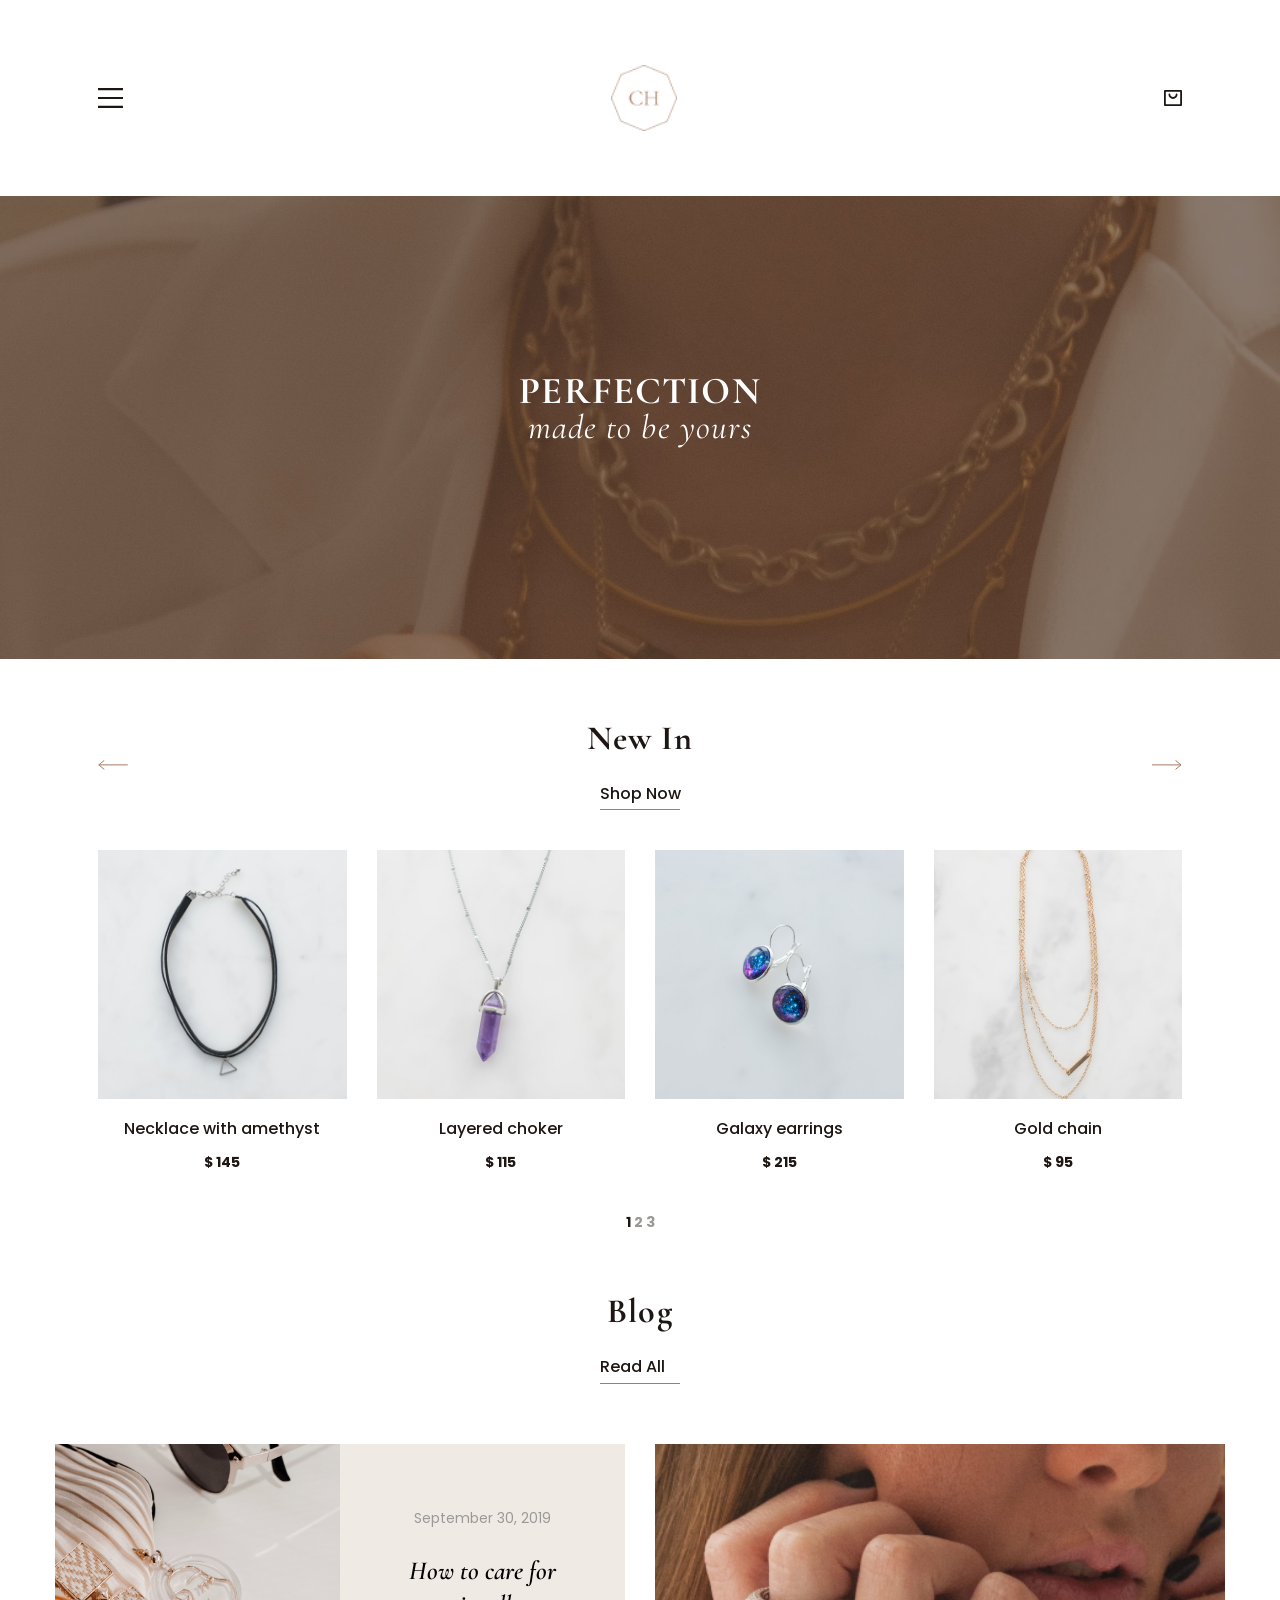
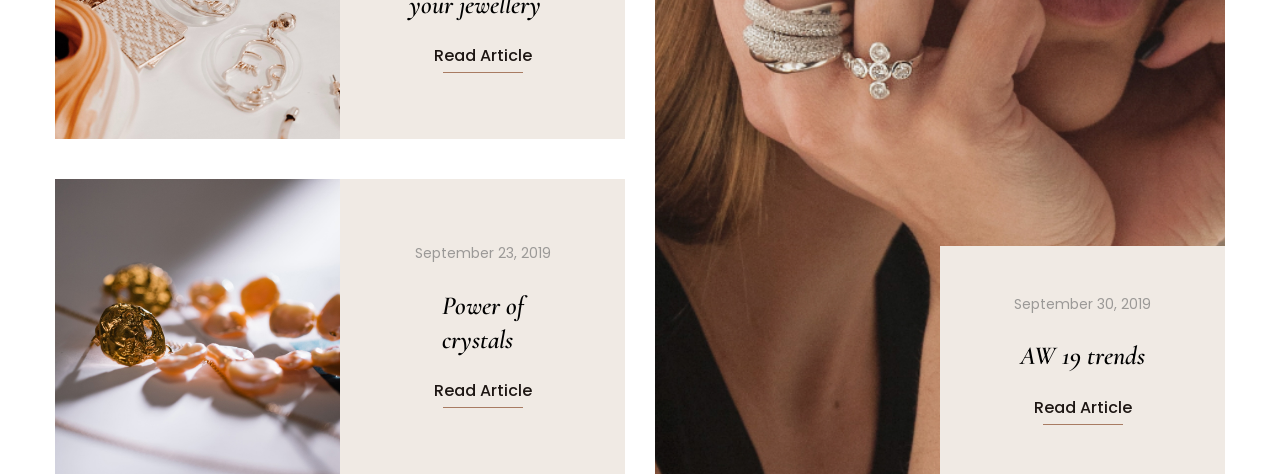
==== index.html @ 41cc8782 "зробила до половини першої сторінки з адаптацією" ====
<!DOCTYPE html>
<html>
  
  <head>
  <meta charset="UTF-8">
  <meta name="viewport" content="width=device-width, initial-scale=1" />
  <link rel="stylesheet" type="text/css" href="css/reset.css">
  <link rel="stylesheet" type="text/css" href="css/style-all-pages.css">
  <link rel="stylesheet" type="text/css" href="css/index.css">
  <title>Главная</title>
  <style>
        @import url('https://fonts.googleapis.com/css2?family=Cormorant+Garamond:ital,wght@0,300..700;1,300..700&display=swap');
        @import url('https://fonts.googleapis.com/css2?family=Cormorant+Garamond:ital,wght@0,300..700;1,300..700&family=Poppins:ital,wght@0,100;0,200;0,300;0,400;0,500;0,600;0,700;0,800;0,900;1,100;1,200;1,300;1,400;1,500;1,600;1,700;1,800;1,900&display=swap');
  </style>
  </head>
  <body>
   
    <header class="header">
        <img class="icon-menu" src="images/menu.svg"  alt="menu">
        <img class="icon-logo" src="images/logo.png"  alt="logo">
        <img class="icon-basket" src="images/basket.svg" alt="basket">
    </header>
   
    <section class="scrin-first">
            <h1>Perfection</h1>
            <h2 class="text-italic-white">made to be yours</h2>
    </section>

    <main class="main">
        <section class="new-in">
            <div class="section-name">
                <div><img class="hide-mobile" src="images/arrow-left.svg" alt="arrow left"></div>
                <div class="name-text">
                    <h2>New In</h2>
                    <h4 class="brown-line">Shop Now</h4>
                </div>
                <div><img class="hide-mobile" src="images/arrow-rigth.svg" alt="arrow rigth"></div>
            </div>
            <div class="new-in_shop-cards">
                <div class="shop-card">
                    <img class="img-buy" src="images/layered-choker-necklace.jpg" alt="layered choker necklace">
                    <div class="shop-card_gap-text">
                        <h4>Necklace with amethyst</h4>
                        <span class="text-bold">$ 145</span>
                    </div>
                </div>
                <div class="shop-card">
                    <img class="img-buy" src="images/purple-gemstone-necklace.jpg" alt="purple gemstone necklace">
                    <div class="shop-card_gap-text">
                        <h4>Layered choker</h4>
                        <span class="text-bold">$ 115</span>
                    </div>
                </div>
                 <div class="hide shop-card">
                    <img class="img-buy" src="images/galaxy-earrings.jpg" alt="galaxy earrings">
                    <div class="shop-card_gap-text">
                        <h4>Galaxy earrings</h4>
                        <span class="text-bold">$ 215</span>
                    </div>
                </div>
                <div class="hide shop-card">
                    <img class="img-buy" src="images/gold-chain.jpg" alt="Gold chain">
                    <div class="shop-card_gap-text">
                        <h4>Gold chain</h4>
                        <span class="text-bold">$ 95</span>
                    </div>
                </div>
            </div>
            
            <div class="cards-page-mobile"> <p class="text-bold">1 of 6</p></div>
            <div class="cards-page-tablet"> <p class="text-bold">1 <span class="color-grey-text">2 3 4 5 6</span></p></div>
            <div class="cards-page-decstop"> <p class="text-bold">1 <span class="color-grey-text">2 3</span></p></div>

        </section>

        <section class="blog">
            <div class="section-name">
                <div class="name-text">
                    <h2>Blog</h2>
                    <h4 class="brown-line">Read All</h4>
                </div>
            </div>
            <article class="blog_all-cards">
                <div class="align-for-desktop">
                    <article class="blog_one-card"> 
                        <img class="small-blok-img" src="images/jess-harper-sunday.jpg" alt="jess harper sunday">
                        <div class="blog_brown-card"> 
                            <p class="color-grey-text">September 30, 2019</p>
                            <h3 class="text-italic-black">How to care for<br> your jewellery</h3>
                            <h4 class="brown-line">Read Article</h4>
                        </div>
                    </article>
                    <article class="blog_one-card"> 
                        <img class="small-blok-img" src="images/alex-holyoake.jpg" alt="alex holyoake">
                        <div class="blog_brown-card"> 
                            <p class="color-grey-text">September 23, 2019</p>
                            <h3 class="text-italic-black">Power of <br> crystals</h3>
                            <h4 class="brown-line">Read Article</h4>
                        </div>
                    </article>
                </div>
                <article class="blog_one-card big-blok-desktop"> 
                    <img class ="big-blok-img" src="images/alve-odonnell.jpg" alt="alve odonnell">
                    <div class="blog_brown-card blog_big-brown-card"> 
                        <p class="color-grey-text">September 30, 2019</p>
                        <h3 class="text-italic-black">AW 19 trends</h3>
                        <h4 class="brown-line">Read Article</h4>
                    </div>
                </article>

            </article>
        </section>

    </main>

    <footer>

    </footer>


  </body>
</html>
---- css/style-all-pages.css ----
body {
  margin: 0;
  font-family: 'Poppins', sans-serif;
  font-size: 14px;
  color: #1D1613;
  background: #fff;
  line-height: 140%;
}

h1 {
  font-size: 38px;
  font-family: 'Cormorant Garamond', 'Trebuchet MS', 'Lucida Sans Unicode', 'Lucida Grande', 'Lucida Sans', Arial, sans-serif;
  color: #fff;
  letter-spacing: 0.03em;
  font-weight: 700;
  text-transform: uppercase;
}

h2 {
  font-size: 34px;
  font-family: 'Cormorant Garamond', 'Trebuchet MS', 'Lucida Sans Unicode', 'Lucida Grande', 'Lucida Sans', Arial, sans-serif;
  font-weight: 700;
  letter-spacing: 0.03em;
  margin-bottom: 35px;
}
h3 {
  font-size: 26px;
  font-family: 'Cormorant Garamond', 'Trebuchet MS', 'Lucida Sans Unicode', 'Lucida Grande', 'Lucida Sans', Arial, sans-serif;
  font-weight: 600;
  
}
h4 {
  font-size: 16px;
  font-weight: 500;
  letter-spacing: 0;
}

.text-italic-white {
  font-style: italic;
  color: #fff;
  font-weight: 400;
}
.text-italic-black {
  font-style: italic;
  color: #000;
  font-weight: 600;
  line-height: 130%;
}
.text-bold {
 font-weight: bold;
}
.color-grey-text {
  color: #9b9997;
}

.brown-line::after {
  content: "";
  height: 1px;
  width: 80px;
  background-color: #A87B62;
  display: block;
  flex-shrink: 0;
  margin: 6px auto 0;
}
.img-buy {
  width: 100%;
  aspect-ratio: 1 / 1;   /* квадрат */
  object-fit: cover;
  display: block;
}
.icon-logo {
    width: 52px;
    height: 52px;
}
@media (min-width: 321px) {
  .icon-logo {
    width: 66px;
    height: 66px;
 }
}
.icon-menu {
    width: 25px;
    height: 20px;
}
.icon-basket {
    width: 18px;
    height: 16px;
}
---- css/index.css ----
.header {
    height: 92px;
    display: flex;
    align-items: center;
    justify-content: space-between;
    padding: 15px;
}
@media (min-width: 321px) {
    .header{
        padding: 45px;
    }
}
@media (min-width: 769px) {
    .header{
        padding: 98px;
    }
}

.main {
    display: flex;
    flex-direction: column;
    padding: 0 15px;
    gap: 70px;
}
@media (min-width: 321px) {
    .main{
        padding: 0 45px;
    }
}
@media (min-width: 769px) {
    .main{
        padding: 0 98px;
    }
}


.scrin-first {
    background: url('../images/main-img-mobile.jpg');
    height: 463px;
    display: flex;
    flex-direction: column;
    justify-content: center;
    align-items: center;    
    gap: 16px;

}
@media (min-width: 321px) {
    .scrin-first {
        background: url('../images/main-img-tablet.jpg');
    }
}
@media (min-width: 769px) {
    .scrin-first {
        background: url('../images/main-img-desktop.jpg');
    }
}


.new-in {
    display: flex;
    flex-direction: column;
    margin-top: 70px;
    gap: 40px;
}
.section-name{
    display: flex;
    flex-wrap: wrap;
    align-items: center;
    justify-content: space-between;
}
.name-text {
    display: flex;
    flex-direction: column;
    justify-content: center;
    align-items: center;
}

.new-in_shop-cards {
    display: flex;
    flex-wrap: wrap;
    gap: 30px;
}
.shop-card {
    flex: 0 0 calc((100% - 30px) / 2);
    display: flex;
    flex-direction: column;
    align-items: center;
    gap: 20px;
}
@media (min-width: 769px){
    .shop-card {
        flex: 0 0 calc((100% - 90px) / 4);
    }
}
.hide {
        display: none;
}

@media (min-width:769px){
    .hide {
        display: flex;
    }
}
.shop-card_gap-text {
    display: flex;
    flex-direction: column;
    align-items: center;
    gap: 15px; 
}
.cards-page-mobile, .cards-page-tablet, .cards-page-decstop {
    display: none;
}

@media (max-width: 320px) {
    .cards-page-mobile {
        display: flex;
        justify-content: center;
    }
}
@media (min-width: 321px) and (max-width: 768px) {
    .cards-page-tablet {
        display: flex;
        justify-content: center;
    }
}
@media (min-width: 769px) {
    .cards-page-decstop {
        display: flex;
        justify-content: center;
    }
}
.blog {
    display: flex;
    flex-direction: column;
    align-items: center;
    justify-content: center;
    gap: 50px;
}
@media (min-width:769px){
    .blog {
        gap:60px
    }
    
}
.blog_all-cards {
    display: flex;
    flex-direction: column;
    gap: 40px;
}
.align-for-desktop {
    display: flex;
    flex-direction: column;
    gap: 40px;
}
.blog_one-card {
    display: flex;
    flex-direction: column;
}

.blog_brown-card {
    flex: 1;
    display: flex;
    flex-direction: column;
    justify-content: center;
    align-items: center;
    background-color: #F0EAE4;
    padding: 49px 0;
    gap:25px;
}

@media (min-width: 321px) {
    .blog_one-card {
        flex-direction: row;
        height: 300px; 
        width: 678px;
    }

    .small-blok-img {
        width: 50%;
        height: 100%;
        object-fit: cover;
    }

    .blog_brown-card {
        width: 50%;
        display: flex;
        flex-direction: column;
        justify-content: center;
    }
}
@media (min-width: 769px) {
    .blog_one-card {
        flex-direction: row;
        height: 300px; 
        width: 570px;
    }
    .blog_all-cards {
        flex-direction: row; 
        gap: 30px;
    }
    .align-for-desktop {
        width: 570px;
        height: 630px;
    }

    .big-blok-desktop {
        width: 570px;
        height: 630px;
        display: flex;
        position: relative;
        justify-content: end;
        align-items: flex-end;
    }
    .big-blok-img {
        width: 100%;
        height: 100%;
        object-fit: cover;
    }
    .blog_big-brown-card {
        position: absolute;
    }

}
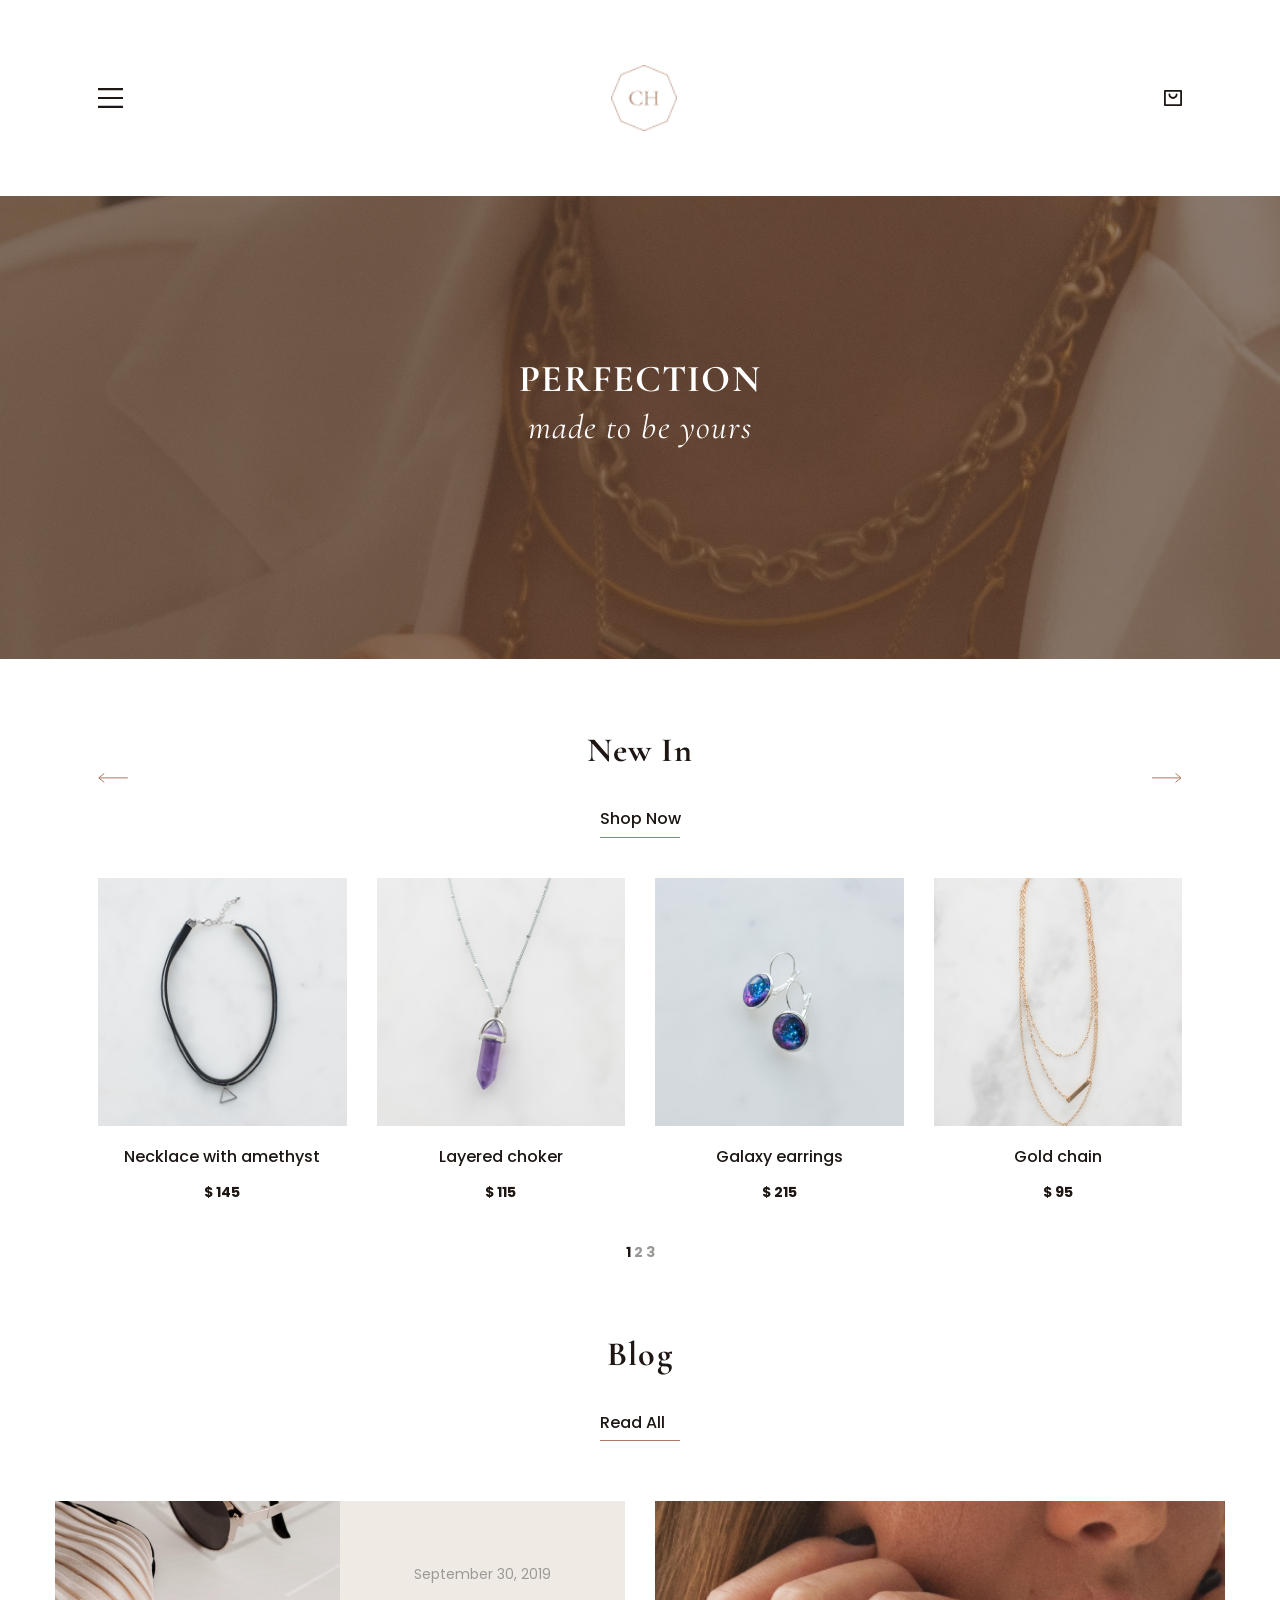
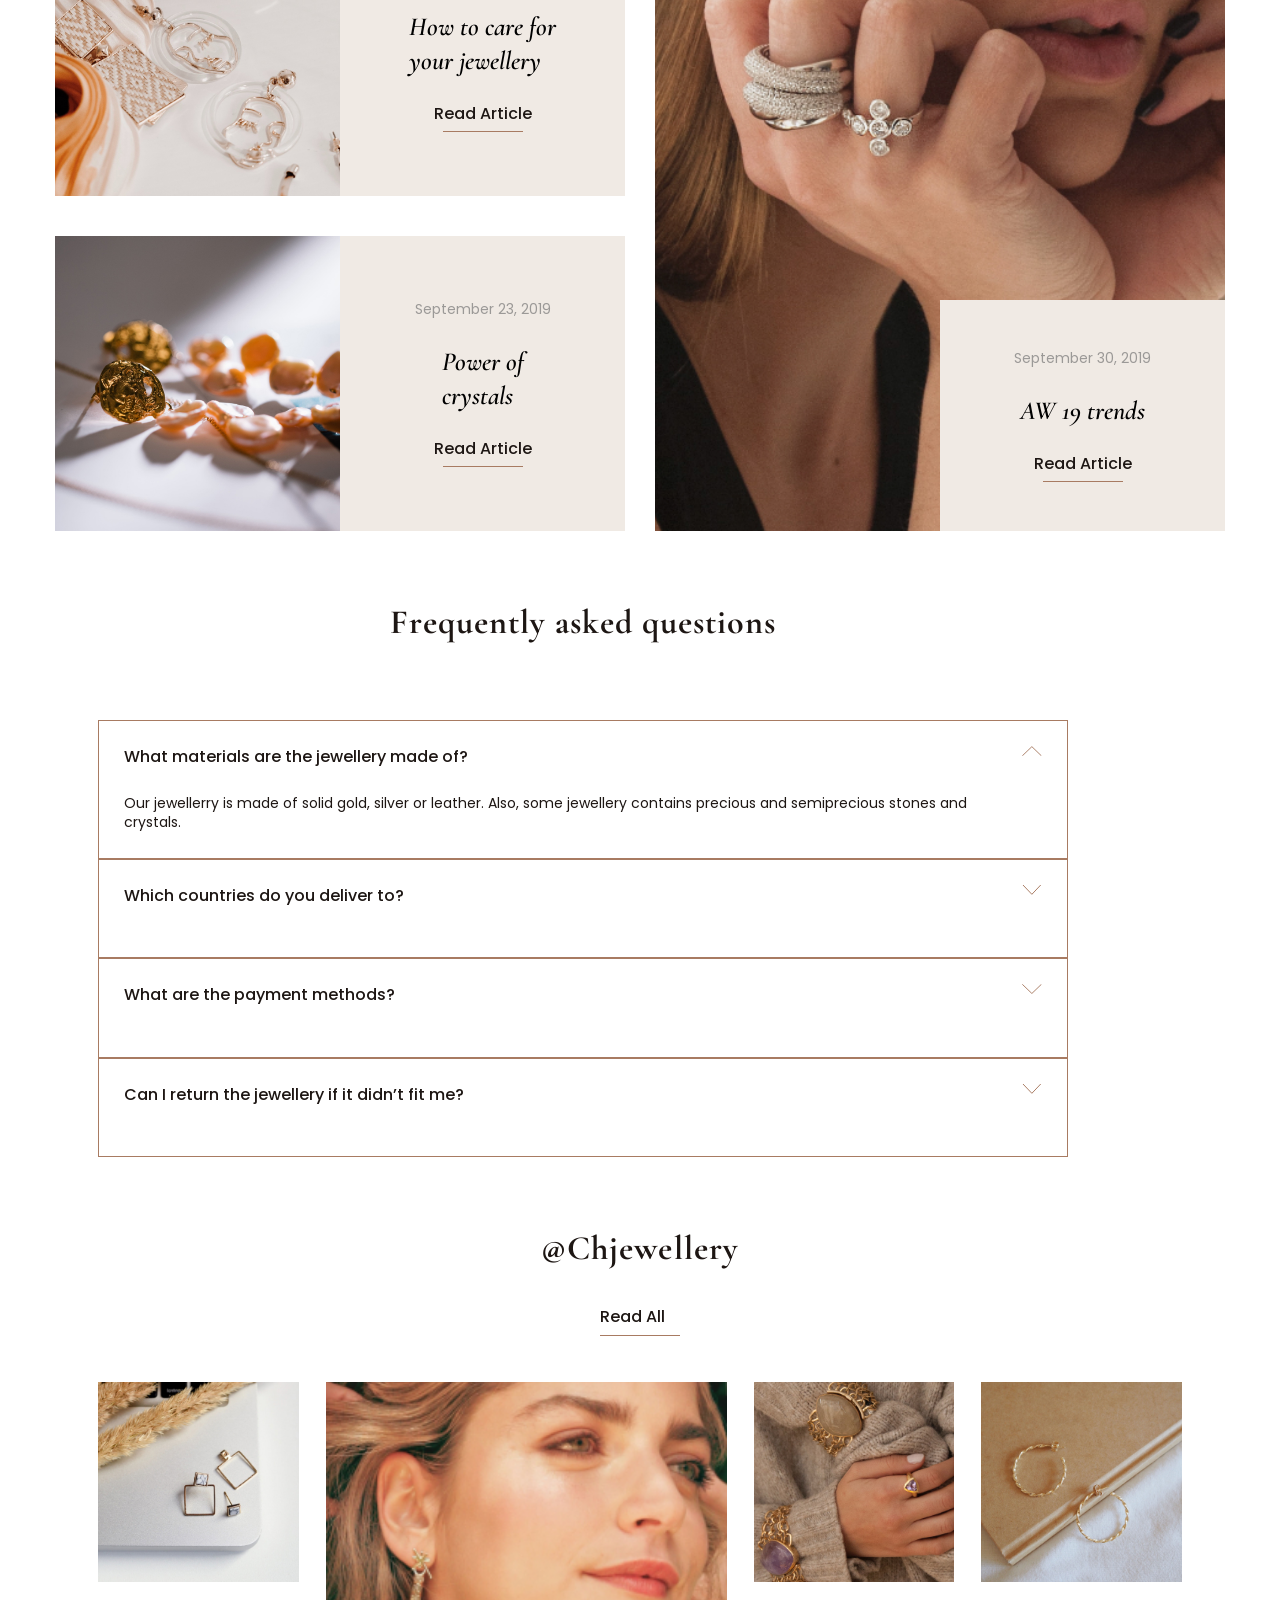
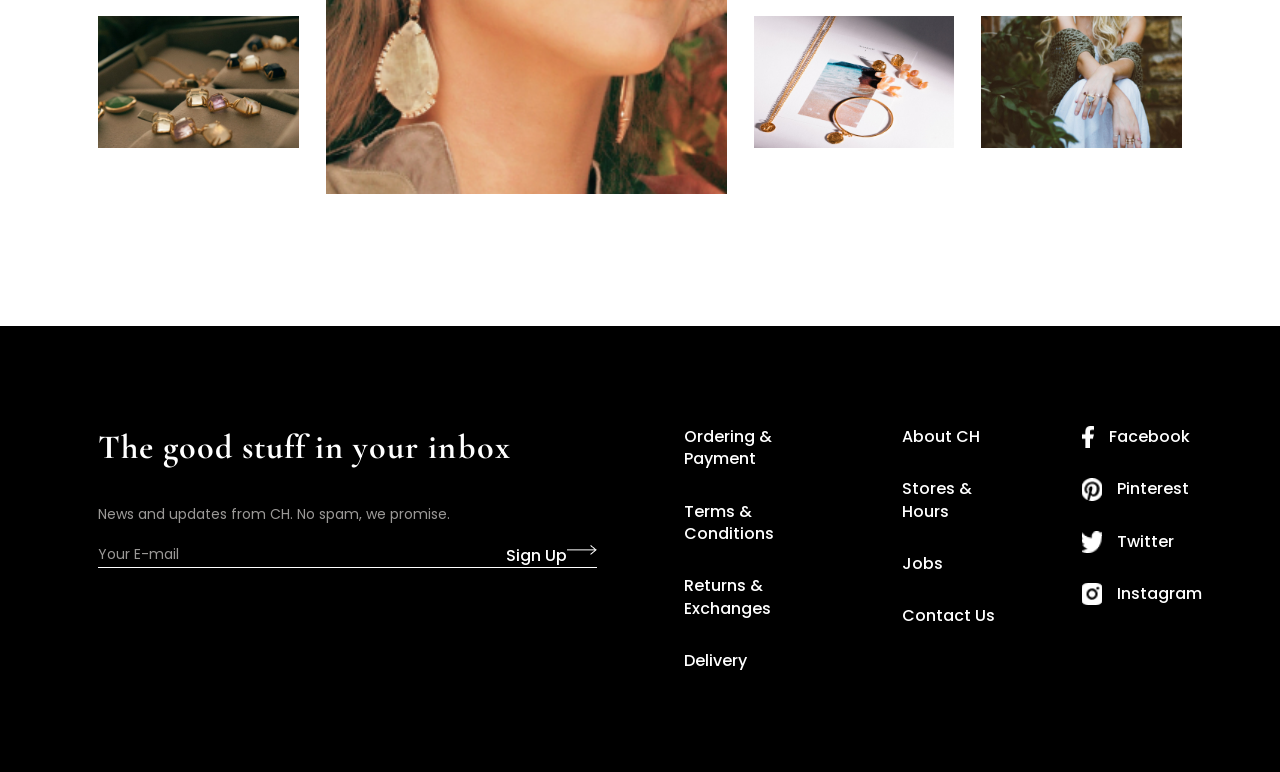
==== commit 8eb605d2: "Доробила першу стр з адаптацією" ====
--- a/index.html
+++ b/index.html
@@ -2,7 +2,7 @@
 <html>
   
   <head>
-  <meta charset="UTF-8">
+  <meta charset="UTF-8" />
   <meta name="viewport" content="width=device-width, initial-scale=1" />
   <link rel="stylesheet" type="text/css" href="css/reset.css">
   <link rel="stylesheet" type="text/css" href="css/style-all-pages.css">
@@ -111,10 +111,129 @@
             </article>
         </section>
 
+        <section class="questions">
+                    <h2>Frequently asked questions</h2>
+                    <article class="questions_list">
+                        <div class="questions_one-card">
+                            <div class="questions_text">
+                            <h4>What materials are the jewellery made of?</h4>
+                            <p>Our jewellerry is made of solid gold, silver or leather. 
+                             Also, some jewellery contains precious and semiprecious stones and crystals.</p>
+                             </div>
+                            <img class="arrow-align" src="images/arrow-up.svg" alt="arrow up">
+                        </div>
+                        <div class="questions_one-card">
+                            <div class="questions_text">
+                            <h4>Which countries do you deliver to?</h4>
+                            <p></p>
+                             </div>
+                            <img class="arrow-align" src="images/arrow-down.svg" alt="arrow down">
+                        </div>
+                        <div class="questions_one-card">
+                            <div class="questions_text">
+                            <h4>What are the payment methods?</h4>
+                            <p></p>
+                             </div>
+                            <img class="arrow-align" src="images/arrow-down.svg" alt="arrow down">
+                        </div>
+                        <div class="questions_one-card">
+                            <div class="questions_text">
+                            <h4>Can I return the jewellery if it didn’t fit me?</h4>
+                            <p></p>
+                             </div>
+                            <img class="arrow-align" src="images/arrow-down.svg" alt="arrow down">
+                        </div>
+                       
+                    </article>
+        </section>
+
+        <section class="Chjewellery">
+            <div class="section-name">
+                <div class="name-text">
+                    <h2>@Chjewellery</h2>
+                    <h4 class="brown-line">Read All</h4>
+                </div>
+            </div>
+            
+            <div class="Chjewellery_galery">
+                <div class="column">
+                    <img src="images/22.jpg" alt="necklace earrings set">
+                    <img src="images/16@2x.jpg" alt="set of earrings with precious stones">
+                    <img src="images/19@2x.jpg" alt="set of earrings and necklace made of shells">
+                </div>
+                <div class="column">
+                    <img src="images/10@2x.jpg" alt="women">
+                    <img src="images/21@2x.jpg" alt="ring">
+                </div>
+            </div>
+            
+            <div class="Chjewellery_galery-big-display">
+                <div class="column-big-display">
+                    <img  src="images/22.jpg" alt="necklace earrings set">
+                    <img src="images/16@2x.jpg" alt="set of earrings with precious stones">
+                    
+                </div>
+                <div class="column-big-display-img">
+                    <img class="big-display-img" src="images/10@2x.jpg" alt="women">
+                </div>
+                <div class="column-big-display">
+                    <img src="images/11@2x.jpg" alt="set of earrings and necklace made of shells">
+                    <img src="images/19@2x.jpg" alt="set of earrings and necklace made of shells">
+                </div>
+                <div class="column-big-display">
+                    <img src="images/13@2x.jpg" alt="set of earrings and necklace made of shells">
+                    <img src="images/21@2x.jpg" alt="set of earrings with precious stones">
+                </div>
+            </div>
+        </section>
+
     </main>
 
     <footer>
-
+        <article class="footer_text-column1">
+            <h2>The good stuff in your inbox </h2>
+            <p class="color-grey-text">News and updates from CH. No spam, we promise.</p>
+            <div>
+            <div class="footer_text-between">
+                <p class="color-grey-text">Your E-mail</p>
+                <h4>Sign Up<img class="hide-mobile" src="images/arrow-rigth-white.png" alt="arrow rigth"></h4>
+            </div>
+            <hr class="footer_white-line">
+            </div>
+            
+        </article>
+        <div class="footer_for-tablet">
+            <article class="footer_text-column2">
+                <h4>Ordering & Payment</h4>
+                <h4>Terms & Conditions</h4>
+                <h4>Returns & Exchanges</h4>
+                <h4>Delivery</h4>
+            </article>
+            <article class="footer_text-column2">
+                <h4>About CH</h4>
+                <h4>Stores & Hours</h4>
+                <h4>Jobs</h4>
+                <h4>Contact Us</h4>
+            </article>
+            <article class="footer_text-column3">
+                <div class="footer_soc-icons">
+                    <img src="images/facebook.png" alt="facebook">
+                    <h4 class="footer_text-soc-icon">Facebook</h4>
+                </div>
+                <div class="footer_soc-icons">
+                    <img src="images/printerest.png" alt="printerest">
+                    <h4 class="footer_text-soc-icon">Pinterest</h4>
+                </div>
+                <div class="footer_soc-icons">
+                    <img src="images/tweter.png" alt="Twitter">
+                    <h4 class="footer_text-soc-icon">Twitter</h4>
+                </div>
+                <div class="footer_soc-icons">
+                    <img src="images/instagram.png" alt="instagram">
+                    <h4 class="footer_text-soc-icon">Instagram</h4>
+                </div>
+            </article>
+        </div>
     </footer>
 
 
--- a/css/style-all-pages.css
+++ b/css/style-all-pages.css
@@ -21,6 +21,7 @@
   font-family: 'Cormorant Garamond', 'Trebuchet MS', 'Lucida Sans Unicode', 'Lucida Grande', 'Lucida Sans', Arial, sans-serif;
   font-weight: 700;
   letter-spacing: 0.03em;
+  line-height: 130%;
   margin-bottom: 35px;
 }
 h3 {
@@ -33,6 +34,7 @@
   font-size: 16px;
   font-weight: 500;
   letter-spacing: 0;
+  line-height: 140%;
 }
 
 .text-italic-white {
@@ -85,4 +87,99 @@
 .icon-basket {
     width: 18px;
     height: 16px;
-}+}
+footer {
+  background-color: #000;
+  color: #fff;
+  display: flex;
+  flex-direction: column;
+  width: 100%;
+  padding: 60px 15px;
+  margin-top: 71px;
+  gap: 50px;
+}
+.footer_text-column1 {
+  display: flex;
+  flex-direction: column;
+}
+.footer_text-column2 {
+  display: flex;
+  flex-direction: column;
+  gap: 30px;
+}
+.footer_text-column3 {
+  display: flex;
+  gap: 30px;
+}
+.footer_for-tablet {
+    display: flex;
+    flex-direction: column;
+    gap: 50px;
+  }
+.footer_text-between {
+  display: flex;
+  justify-content: space-between;
+  padding-top: 20px;
+}
+.footer_white-line {
+  background-color:  #fff;
+  height: 1px;
+}
+.footer_text-soc-icon {
+  display: none;
+}
+
+@media (min-width: 321px) {
+  footer {
+    padding: 60px 100px 60px 45px;
+    margin-top: 80px;
+  }
+  .footer_text-column1 {
+   flex: 1;
+}
+  .footer_for-tablet {
+    flex: 1;
+    display: flex;
+    flex-direction: row;
+    gap: 87px;
+  }
+  .footer_text-column3 {
+    display: flex;
+    flex-direction: column;
+    gap: 30px;
+  }
+  .footer_text-soc-icon {
+    display: block;
+  }
+  .footer_soc-icons {
+    display: flex;
+    gap: 15px;
+  }
+
+}
+@media (min-width: 769px) {
+  footer {
+    padding: 100px 98px;
+    margin-top: 132px;
+    flex-direction: row;
+    gap: 87px;
+  }
+  .footer_for-tablet {
+    display: flex;
+    flex-direction: row;
+    gap: 87px;
+  }
+  .footer_text-column3 {
+    display: flex;
+    flex-direction: column;
+    gap: 30px;
+  }
+  .footer_text-soc-icon {
+    display: block;
+  }
+  .footer_soc-icons {
+    display: flex;
+    gap: 15px;
+  }
+
+}
--- a/css/index.css
+++ b/css/index.css
@@ -18,7 +18,9 @@
 
 .main {
     display: flex;
-    flex-direction: column;
+    width: 100%;
+    flex-direction: column;
+    justify-content: center;
     padding: 0 15px;
     gap: 70px;
 }
@@ -221,3 +223,102 @@
     }
 
 }
+
+.questions {
+    display: flex;
+    flex-direction: column;
+    text-align: center;
+    gap: 40px;
+}
+.questions_list {
+    display: flex;
+    flex-direction: column;
+    text-align: left;
+}
+.questions_one-card {
+    display: flex;
+    justify-content: space-between;
+    gap: 16px;
+    border-width: 1px;
+    border-color: #A87B62;
+    border-style: solid;
+    padding: 25px;
+}
+.questions_text {
+    display: flex;
+    flex-direction: column;
+    gap: 25px;
+}
+.arrow-align {
+    width: 20px;
+    height: 10px;
+}
+@media (min-width: 769px) {
+    .questions {
+        width: 970px;
+
+    }
+}
+
+.Chjewellery {
+    display: flex;
+    width: 100%;
+    flex-direction: column;
+    align-items: center;
+    justify-content: center;
+    gap: 46px;
+}
+.Chjewellery_galery {
+    display: flex;
+    max-height: 361px;
+    gap: 24px;
+}
+.column {
+    display: flex;
+    flex-direction: column;
+    gap: 27px;
+}
+.Chjewellery_galery-big-display {
+    display: none;
+}
+@media (min-width: 321px) {
+    .Chjewellery_galery {
+        display: none;
+    }
+    .Chjewellery_galery-big-display {
+        display: flex;
+        gap: 16px;
+        width: 100%;
+        height: 240px;
+    }
+
+    .column-big-display {
+        flex: 1;
+        display: flex;
+        flex-direction: column;
+        height: 100%;
+        gap: 20px;
+    }
+
+    .column-big-display-img {
+        flex: 2;  
+        display: flex;
+        height: 100%;
+    }
+
+    .big-display-img {
+        width: 100%;
+        height: 100%;
+        object-fit: cover;
+    }
+}
+@media (min-width: 769px) {
+    .Chjewellery_galery-big-display {
+        gap: 27px;
+        height: 412px;
+    }
+
+    .column-big-display {
+        gap: 34px;
+    }
+}
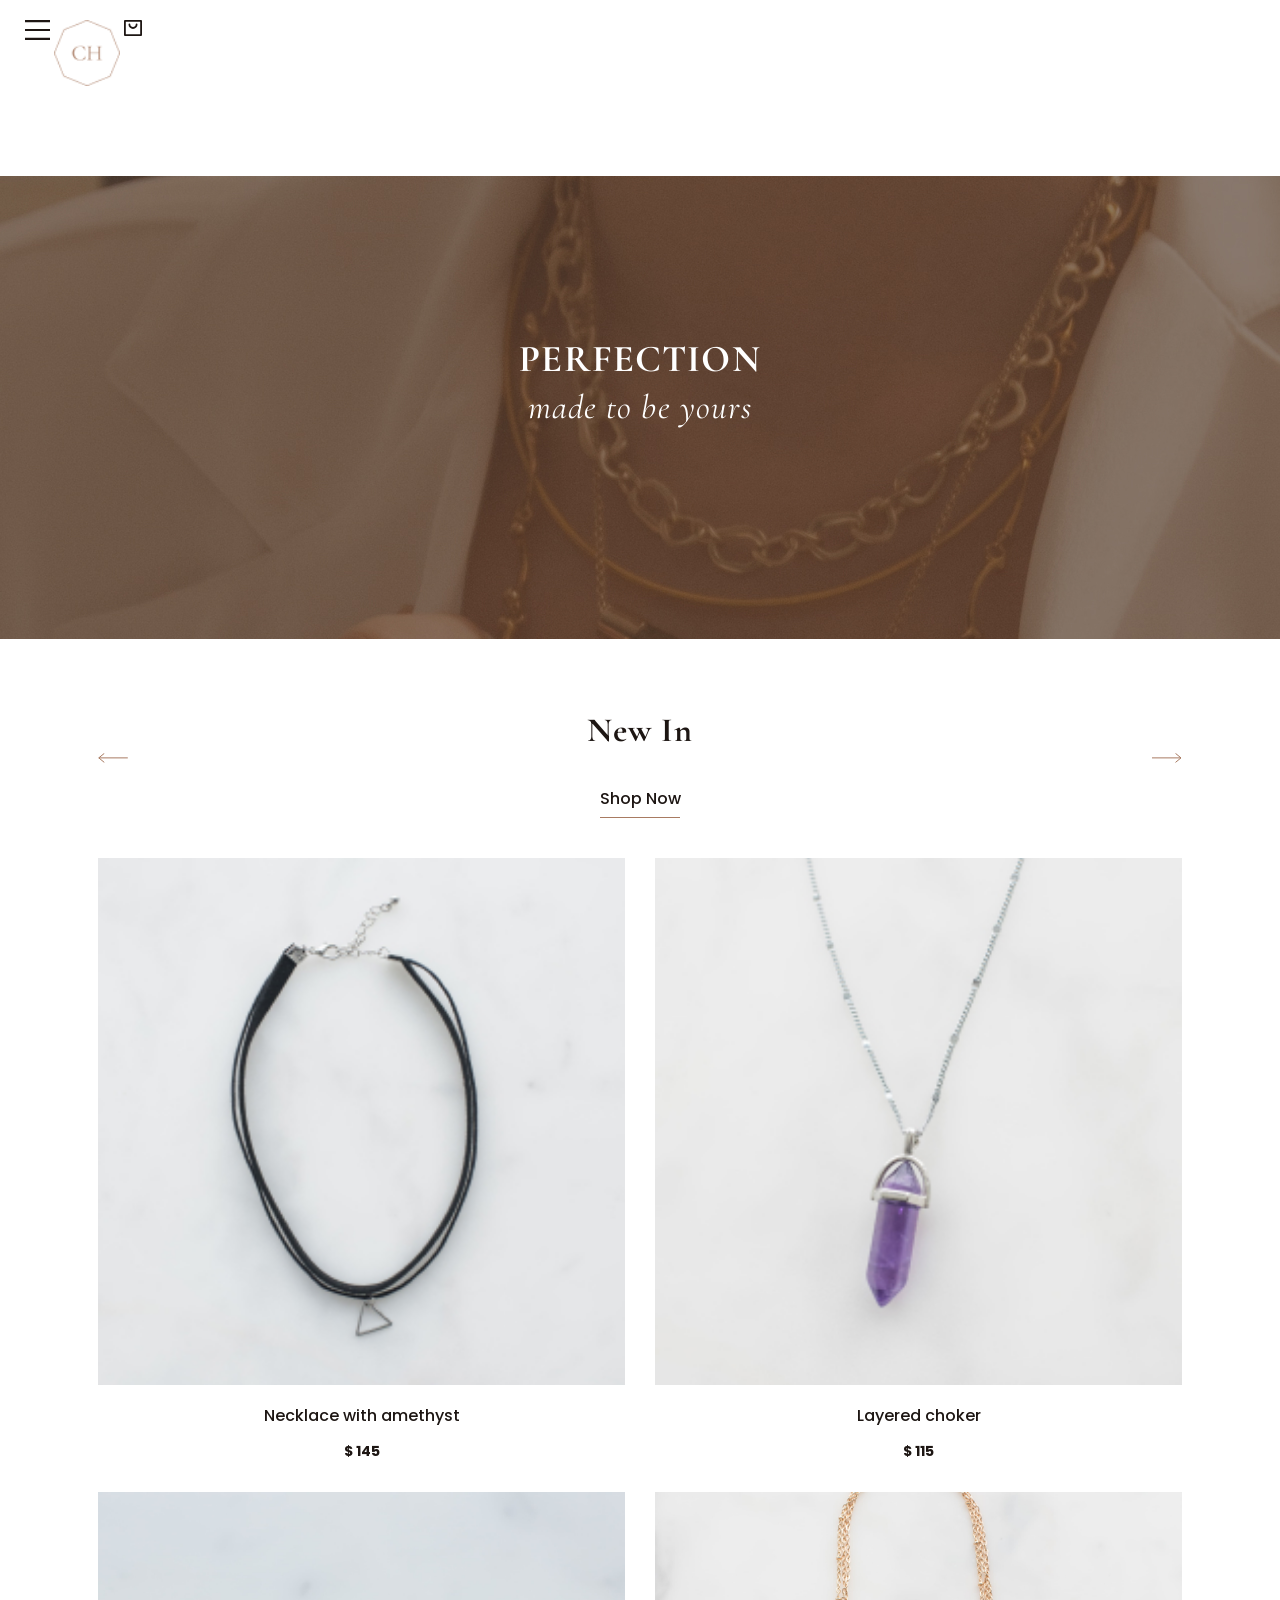
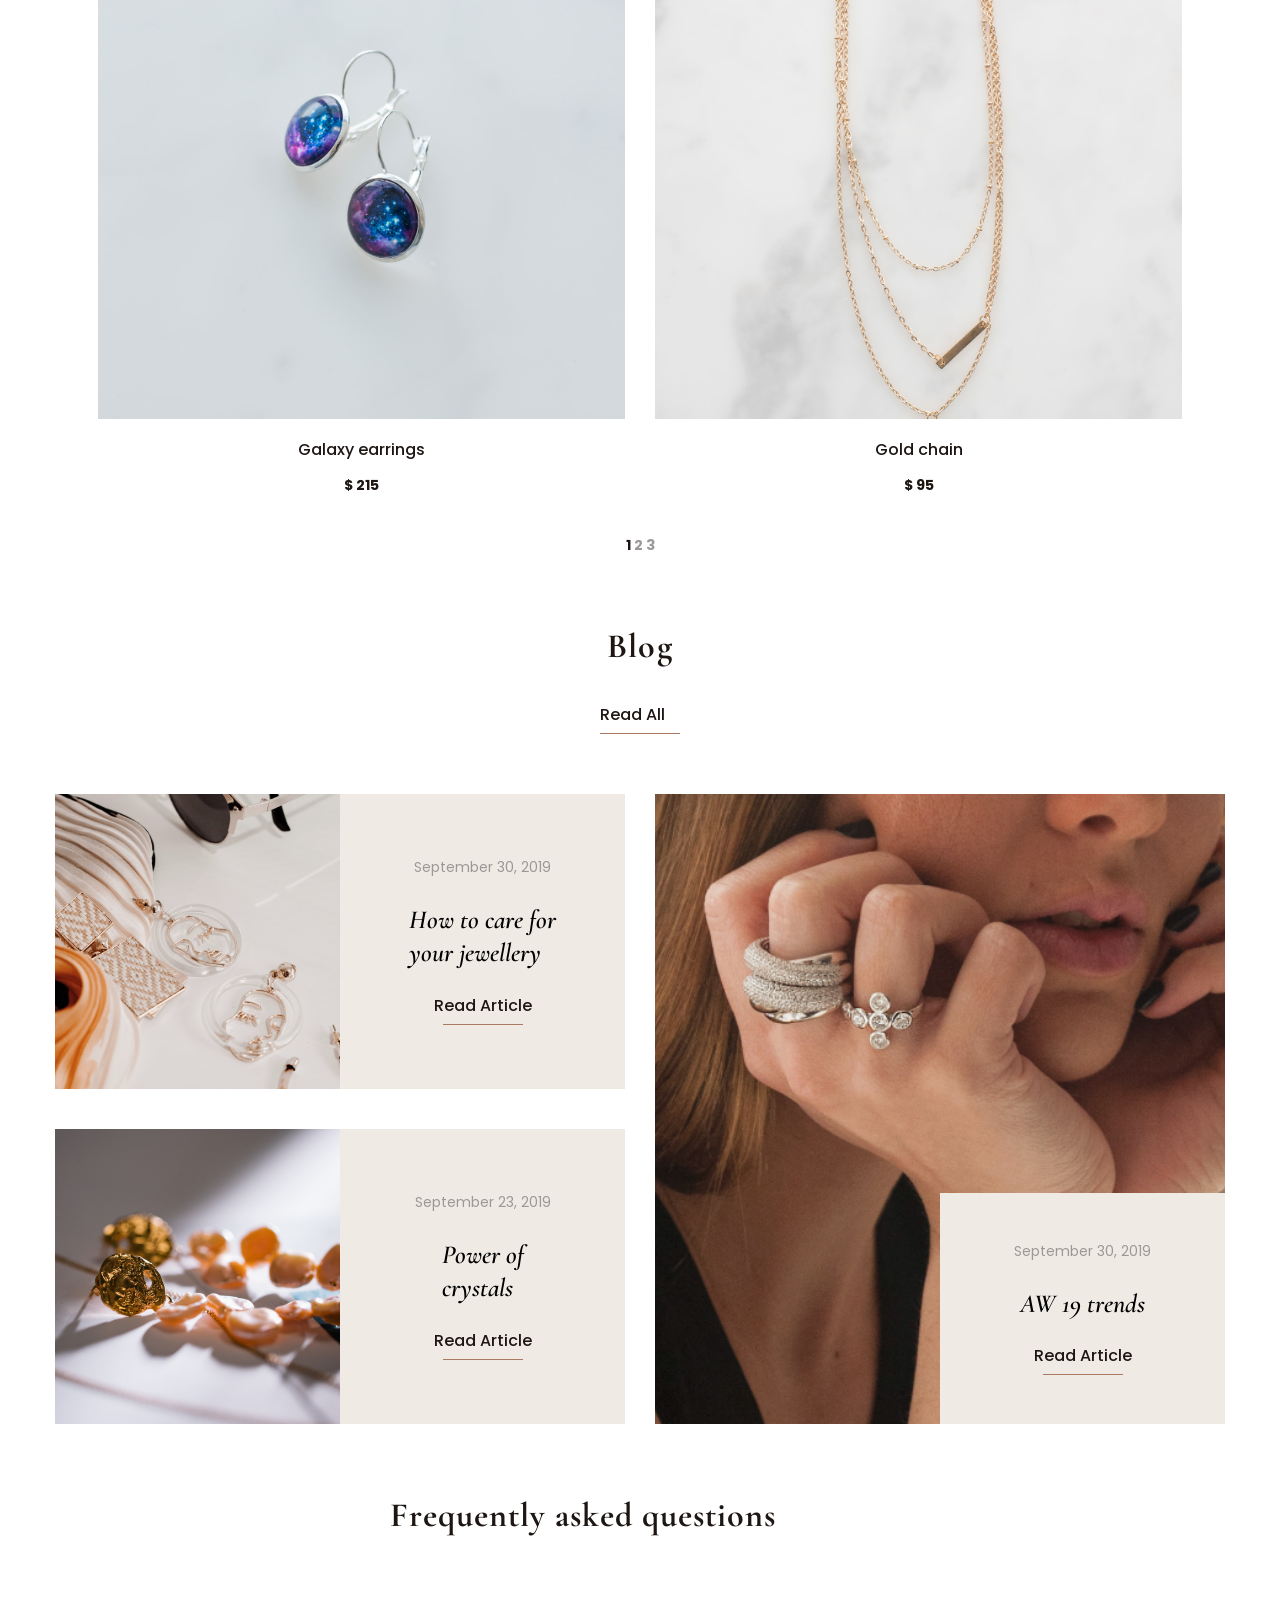
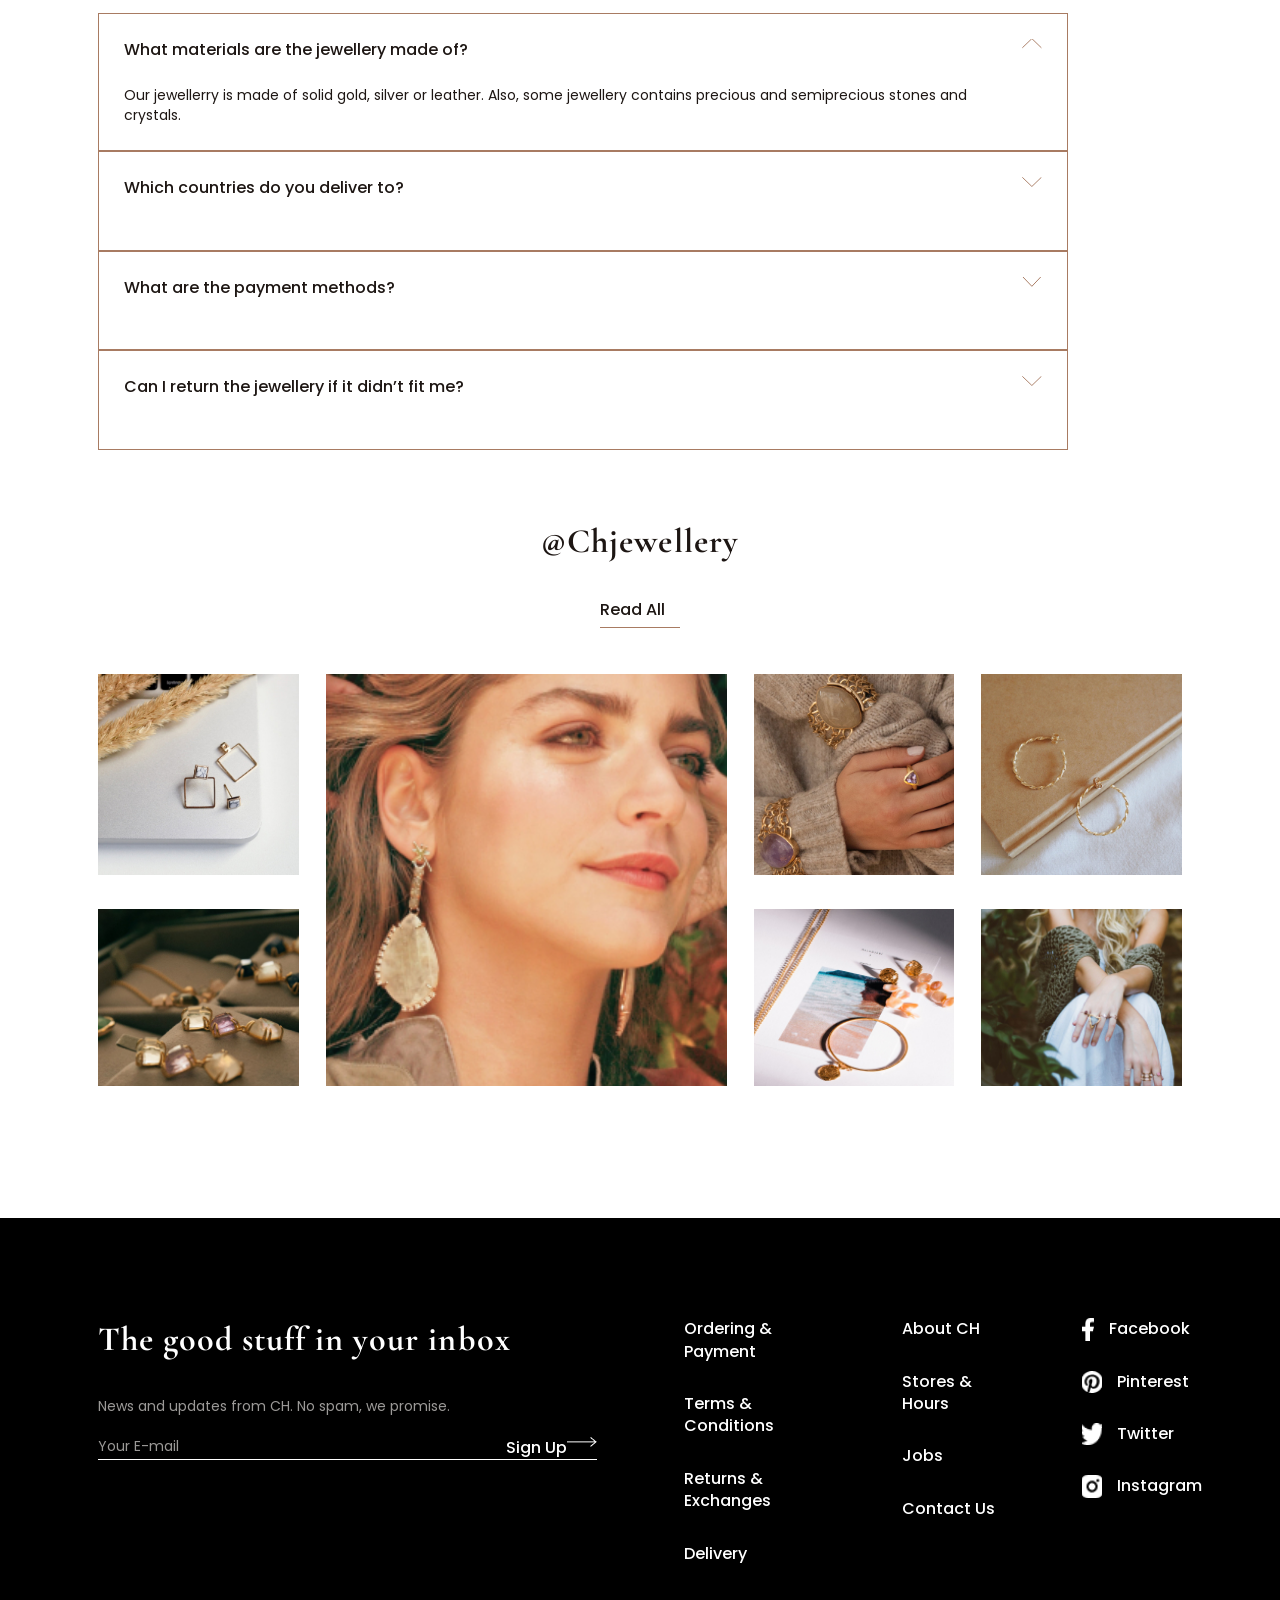
==== commit da2d2605: "Доробира усі сторінки із модульними вікн." ====
--- a/index.html
+++ b/index.html
@@ -169,20 +169,20 @@
             
             <div class="Chjewellery_galery-big-display">
                 <div class="column-big-display">
-                    <img  src="images/22.jpg" alt="necklace earrings set">
-                    <img src="images/16@2x.jpg" alt="set of earrings with precious stones">
+                    <img  class="small-display-img" src="images/22.jpg" alt="necklace earrings set">
+                    <img class="small-display-img" src="images/16@2x.jpg" alt="set of earrings with precious stones">
                     
                 </div>
                 <div class="column-big-display-img">
                     <img class="big-display-img" src="images/10@2x.jpg" alt="women">
                 </div>
                 <div class="column-big-display">
-                    <img src="images/11@2x.jpg" alt="set of earrings and necklace made of shells">
-                    <img src="images/19@2x.jpg" alt="set of earrings and necklace made of shells">
+                    <img class="small-display-img" src="images/11@2x.jpg" alt="set of earrings and necklace made of shells">
+                    <img class="small-display-img" src="images/19@2x.jpg" alt="set of earrings and necklace made of shells">
                 </div>
                 <div class="column-big-display">
-                    <img src="images/13@2x.jpg" alt="set of earrings and necklace made of shells">
-                    <img src="images/21@2x.jpg" alt="set of earrings with precious stones">
+                    <img class="small-display-img" src="images/13@2x.jpg" alt="set of earrings and necklace made of shells">
+                    <img class="small-display-img" src="images/21@2x.jpg" alt="set of earrings with precious stones">
                 </div>
             </div>
         </section>
--- a/css/style-all-pages.css
+++ b/css/style-all-pages.css
@@ -7,6 +7,187 @@
   line-height: 140%;
 }
 
+.header {
+    height: 92px;
+    padding: 20px 25px;
+
+}
+.header_only-mobile-tablet {
+  display: flex;
+  justify-content: space-between;
+  align-items: center;
+}
+
+@media (min-width: 321px) {
+    .header{
+      padding: 30px 45px;
+      height: 126px;
+    }
+}
+@media (min-width: 769px) {
+    .header_only-mobile-tablet {
+      display: none;
+    }
+}
+.header_only-desktop {
+  display: none;
+}
+
+@media (min-width:769px) {
+.header {
+  height: 176px;
+  padding: 20px 25px;
+}
+.header_only-desktop {
+  display: flex;
+  flex-direction: column;
+
+}
+.header_top-menu {
+ display: flex;
+ justify-content: space-between;
+ align-items: center;
+ 
+}
+.header_bottom-menu {
+  display: flex;
+  justify-content: center;
+  align-items: center;
+  height: 60px;
+}
+.menu_text-only-desktop {
+    width: 100%;
+    display: flex;
+    justify-content: center;
+    gap: 34px;
+    font-size: 16px;
+    font-weight: 500;
+    color: #1D1613;
+}
+.header_left {
+    display: flex;
+    gap: 15px;
+}
+.header_rigth {
+    display: flex;
+    gap: 15px;
+}
+.icon-zoom-black {
+    width: 14px;
+    height: 14px;
+}
+}
+
+
+.menu {
+    position: fixed;
+    display: flex;
+    flex-direction: column;
+    justify-content: center;
+    align-items: center;
+    width: 320px;
+    height: auto;
+    gap: 45px;
+    background-color: #A87B62;
+    transform: translate(-50%, -50%);
+    top: 50%;
+    left: 50%;
+    box-shadow: 0px 5px 10px 0px rgba(0, 0, 0, 0.5);
+    padding: 20px 15px;
+ }
+  /* */
+ .hide-menu {
+    display: none;
+}
+
+.menu_icon {
+    display: flex;
+    gap: 94px;
+    align-items: center;
+}
+.menu_search {
+    background: rgba(255, 255, 255, 0.15);
+    width: 290px;
+    height: 40px;
+    border-radius: 21px;
+    display: flex;
+    align-items: center;
+    padding-left: 12px;
+}
+.menu_text {
+    width: 100%;
+    display: flex;
+    flex-direction: column;
+    justify-content: flex-start;
+    gap: 40px;
+    font-size: 24px;
+    font-weight: 500;
+    color: #FFFFFF;
+}
+
+.menu_text-opacity {
+    width: 100%;
+    display: flex;
+    flex-direction: column;
+    justify-content: flex-start;
+    gap: 30px;
+    font-size: 18px;
+    font-weight: 500;
+    color: rgba(255, 255, 255, 0.75);;
+}
+@media (min-width: 321px) and (max-width:768px){
+ .menu {
+    width: 768px;
+    height: 778px;
+    padding: 30px 45px;
+    top: 30%;
+    left: 50%;
+}
+.menu_icon {
+    gap: 281px;
+}
+.menu_search {
+    width: 678px;
+}
+}
+@media (min-width:769px) {
+     .menu {
+        display: none;
+     }
+}
+
+.main {
+    display: flex;
+    width: 100%;
+    flex-direction: column;
+    justify-content: center;
+    padding: 0 15px;
+    gap: 70px;
+}
+.main-catalog {
+    display: flex;
+    width: 100%;
+    padding: 80px 15px;
+    justify-content: center;
+    gap: 50px;
+}
+@media (min-width: 321px) {
+    .main{
+        padding: 0 45px;
+    }
+    .main-catalog {
+      padding: 50px 45px;
+    }
+}
+@media (min-width: 769px) {
+    .main{
+        padding: 0 98px;
+    }
+    .main-catalog {
+      padding: 80px 98px;
+    }
+}
+
 h1 {
   font-size: 38px;
   font-family: 'Cormorant Garamond', 'Trebuchet MS', 'Lucida Sans Unicode', 'Lucida Grande', 'Lucida Sans', Arial, sans-serif;
@@ -36,7 +217,13 @@
   letter-spacing: 0;
   line-height: 140%;
 }
-
+.text_22 {
+  font-size: 22px;
+  font-family: 'Cormorant Garamond', 'Trebuchet MS', 'Lucida Sans Unicode', 'Lucida Grande', 'Lucida Sans', Arial, sans-serif;
+  font-weight: 500;
+  line-height: 120%;
+  
+}
 .text-italic-white {
   font-style: italic;
   color: #fff;
@@ -183,3 +370,89 @@
   }
 
 }
+.new-in {
+    display: flex;
+    flex-direction: column;
+    margin-top: 70px;
+    gap: 40px;
+}
+.section-name{
+    display: flex;
+    flex-wrap: wrap;
+    align-items: center;
+    justify-content: space-between;
+}
+.name-text {
+    display: flex;
+    flex-direction: column;
+    justify-content: center;
+    align-items: center;
+}
+
+.new-in_shop-cards {
+    display: flex;
+    flex-wrap: wrap;
+    gap: 30px;
+}
+.shop-card {
+    flex: 0 0 calc((100% - 30px) / 2);
+    display: flex;
+    flex-direction: column;
+    align-items: center;
+    gap: 20px;
+}
+.shop-card-catalog {
+    flex: 0 0 calc((100% - 30px) / 2);
+    display: flex;
+    flex-direction: column;
+    align-items: center;
+    gap: 20px;
+}
+
+@media (min-width: 769px){
+    .shop-card-catalog {
+        flex: 0 0 calc((100% - 90px) / 4);
+    }
+}
+@media (min-width: 321px){
+    .shop-card-catalog {
+        flex: 0 0 calc((100% - 60px) / 3);
+    }
+}
+.hide {
+        display: none;
+}
+
+@media (min-width:769px){
+    .hide {
+        display: flex;
+    }
+}
+.shop-card_gap-text {
+    display: flex;
+    flex-direction: column;
+    align-items: center;
+    gap: 15px; 
+}
+.cards-page-mobile, .cards-page-tablet, .cards-page-decstop {
+    display: none;
+}
+
+@media (max-width: 320px) {
+    .cards-page-mobile {
+        display: flex;
+        justify-content: center;
+    }
+}
+@media (min-width: 321px) and (max-width: 768px) {
+    .cards-page-tablet {
+        display: flex;
+        justify-content: center;
+    }
+}
+@media (min-width: 769px) {
+    .cards-page-decstop {
+        display: flex;
+        justify-content: center;
+    }
+}
--- a/css/index.css
+++ b/css/index.css
@@ -1,41 +1,3 @@
-.header {
-    height: 92px;
-    display: flex;
-    align-items: center;
-    justify-content: space-between;
-    padding: 15px;
-}
-@media (min-width: 321px) {
-    .header{
-        padding: 45px;
-    }
-}
-@media (min-width: 769px) {
-    .header{
-        padding: 98px;
-    }
-}
-
-.main {
-    display: flex;
-    width: 100%;
-    flex-direction: column;
-    justify-content: center;
-    padding: 0 15px;
-    gap: 70px;
-}
-@media (min-width: 321px) {
-    .main{
-        padding: 0 45px;
-    }
-}
-@media (min-width: 769px) {
-    .main{
-        padding: 0 98px;
-    }
-}
-
-
 .scrin-first {
     background: url('../images/main-img-mobile.jpg');
     height: 463px;
@@ -57,80 +19,6 @@
     }
 }
 
-
-.new-in {
-    display: flex;
-    flex-direction: column;
-    margin-top: 70px;
-    gap: 40px;
-}
-.section-name{
-    display: flex;
-    flex-wrap: wrap;
-    align-items: center;
-    justify-content: space-between;
-}
-.name-text {
-    display: flex;
-    flex-direction: column;
-    justify-content: center;
-    align-items: center;
-}
-
-.new-in_shop-cards {
-    display: flex;
-    flex-wrap: wrap;
-    gap: 30px;
-}
-.shop-card {
-    flex: 0 0 calc((100% - 30px) / 2);
-    display: flex;
-    flex-direction: column;
-    align-items: center;
-    gap: 20px;
-}
-@media (min-width: 769px){
-    .shop-card {
-        flex: 0 0 calc((100% - 90px) / 4);
-    }
-}
-.hide {
-        display: none;
-}
-
-@media (min-width:769px){
-    .hide {
-        display: flex;
-    }
-}
-.shop-card_gap-text {
-    display: flex;
-    flex-direction: column;
-    align-items: center;
-    gap: 15px; 
-}
-.cards-page-mobile, .cards-page-tablet, .cards-page-decstop {
-    display: none;
-}
-
-@media (max-width: 320px) {
-    .cards-page-mobile {
-        display: flex;
-        justify-content: center;
-    }
-}
-@media (min-width: 321px) and (max-width: 768px) {
-    .cards-page-tablet {
-        display: flex;
-        justify-content: center;
-    }
-}
-@media (min-width: 769px) {
-    .cards-page-decstop {
-        display: flex;
-        justify-content: center;
-    }
-}
 .blog {
     display: flex;
     flex-direction: column;
@@ -287,7 +175,7 @@
     }
     .Chjewellery_galery-big-display {
         display: flex;
-        gap: 16px;
+        gap: 20px;
         width: 100%;
         height: 240px;
     }
@@ -297,16 +185,23 @@
         display: flex;
         flex-direction: column;
         height: 100%;
-        gap: 20px;
+        gap: 16px;
+      
     }
 
     .column-big-display-img {
         flex: 2;  
         display: flex;
         height: 100%;
+        object-fit: cover;
     }
 
     .big-display-img {
+        width: 100%;
+        height: 100%;
+        object-fit: cover;
+    }
+    .small-display-img {
         width: 100%;
         height: 100%;
         object-fit: cover;
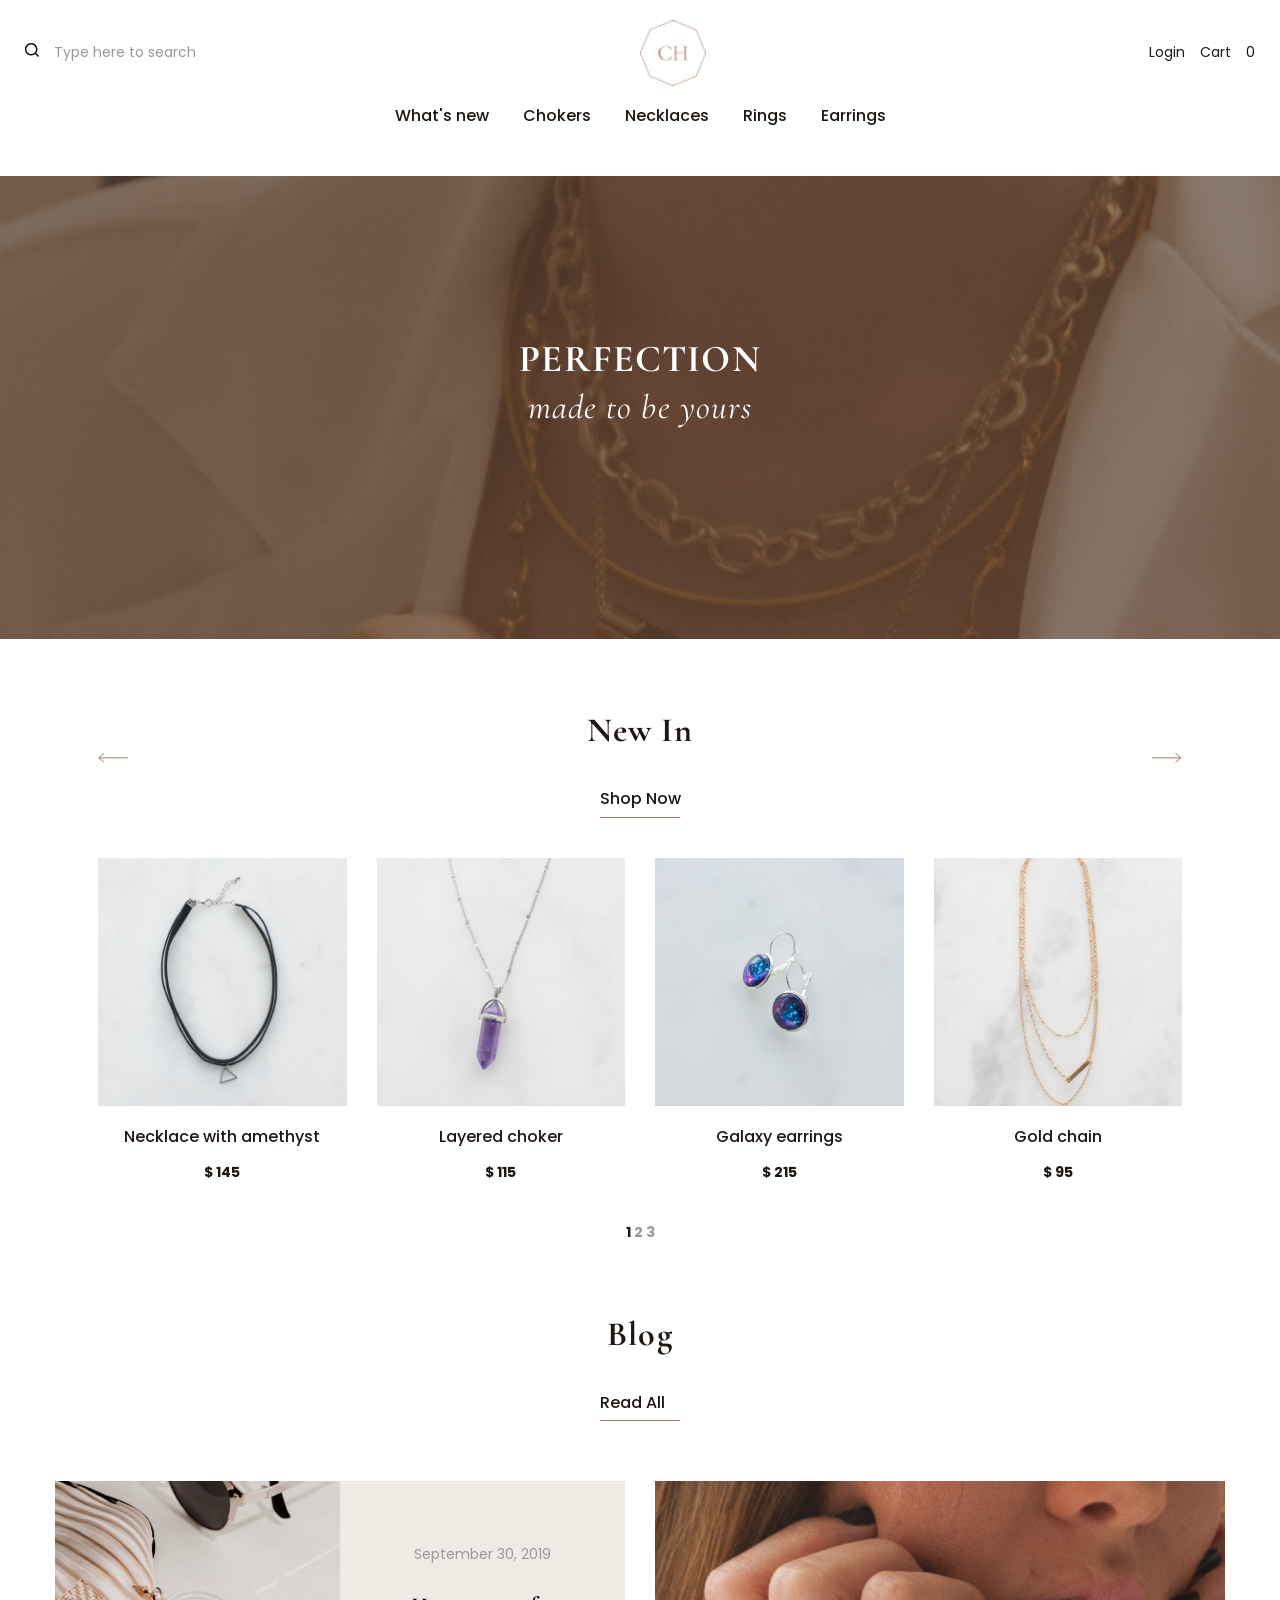
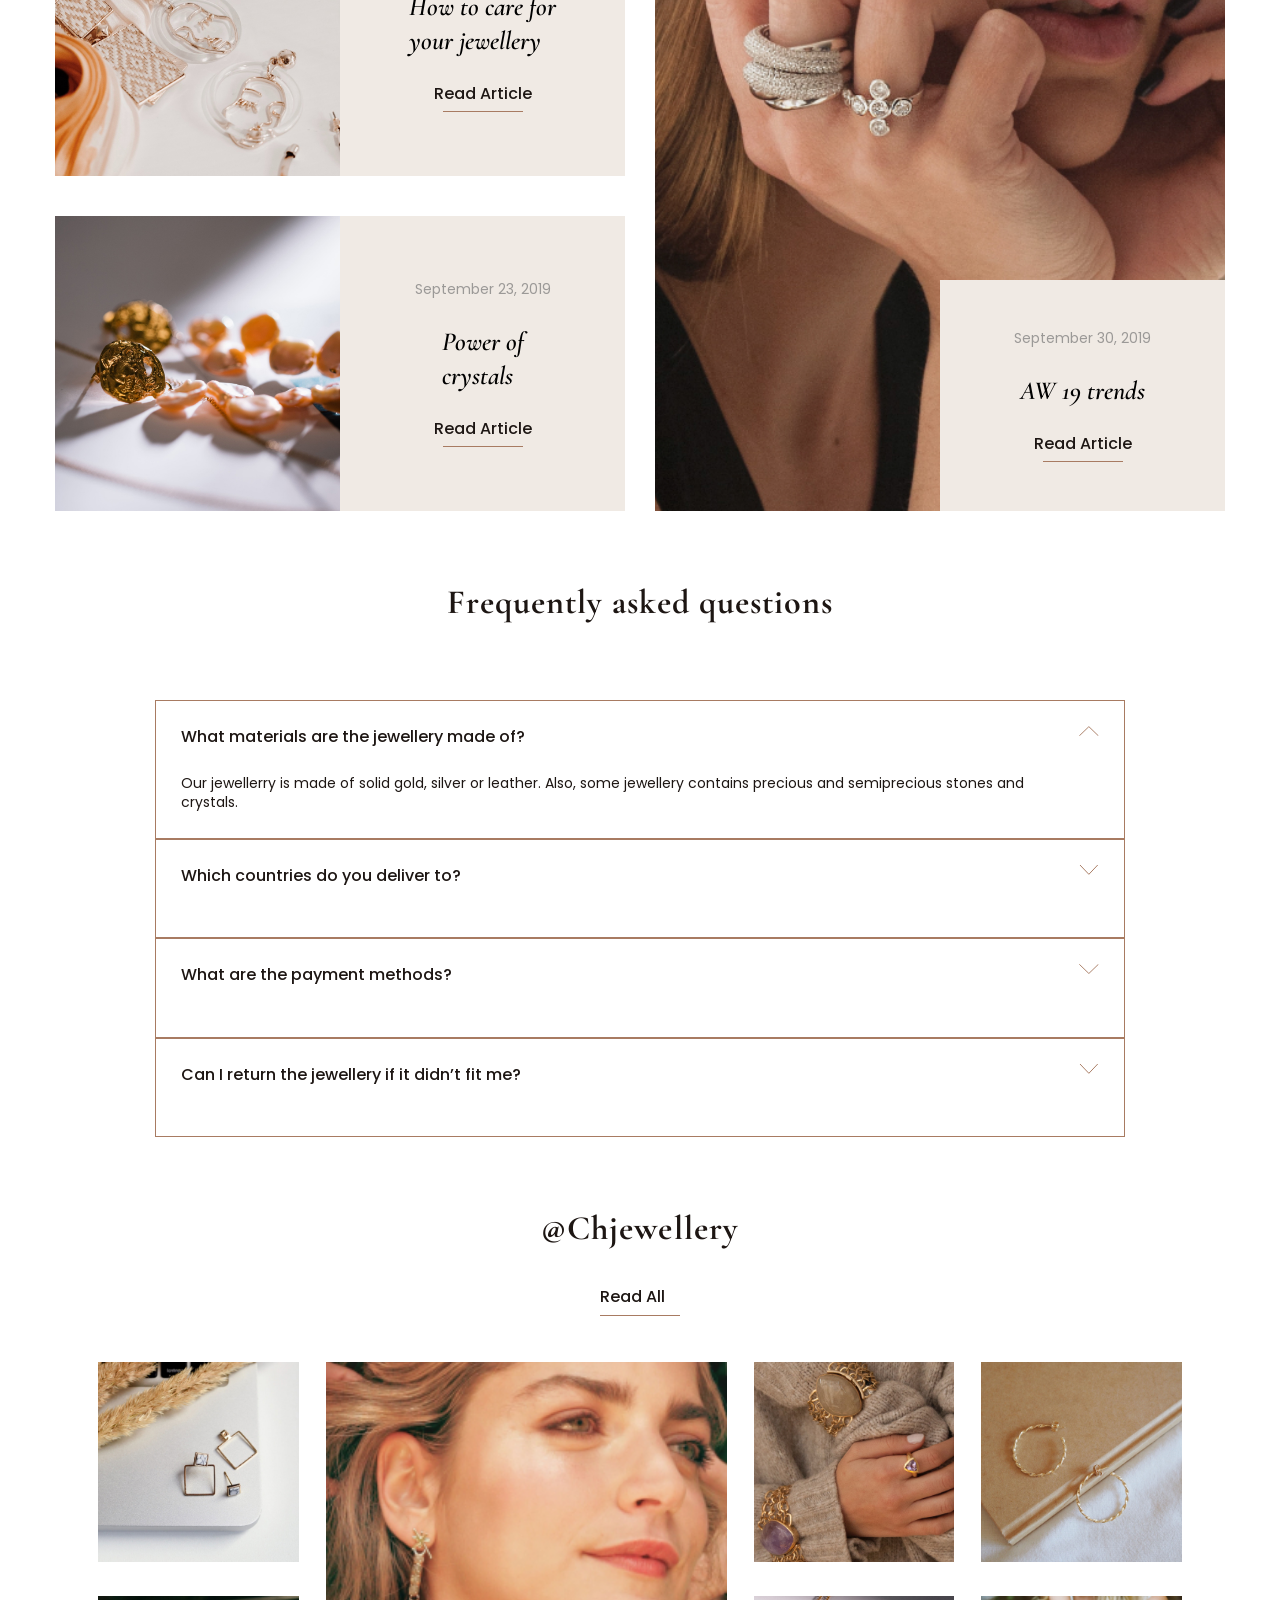
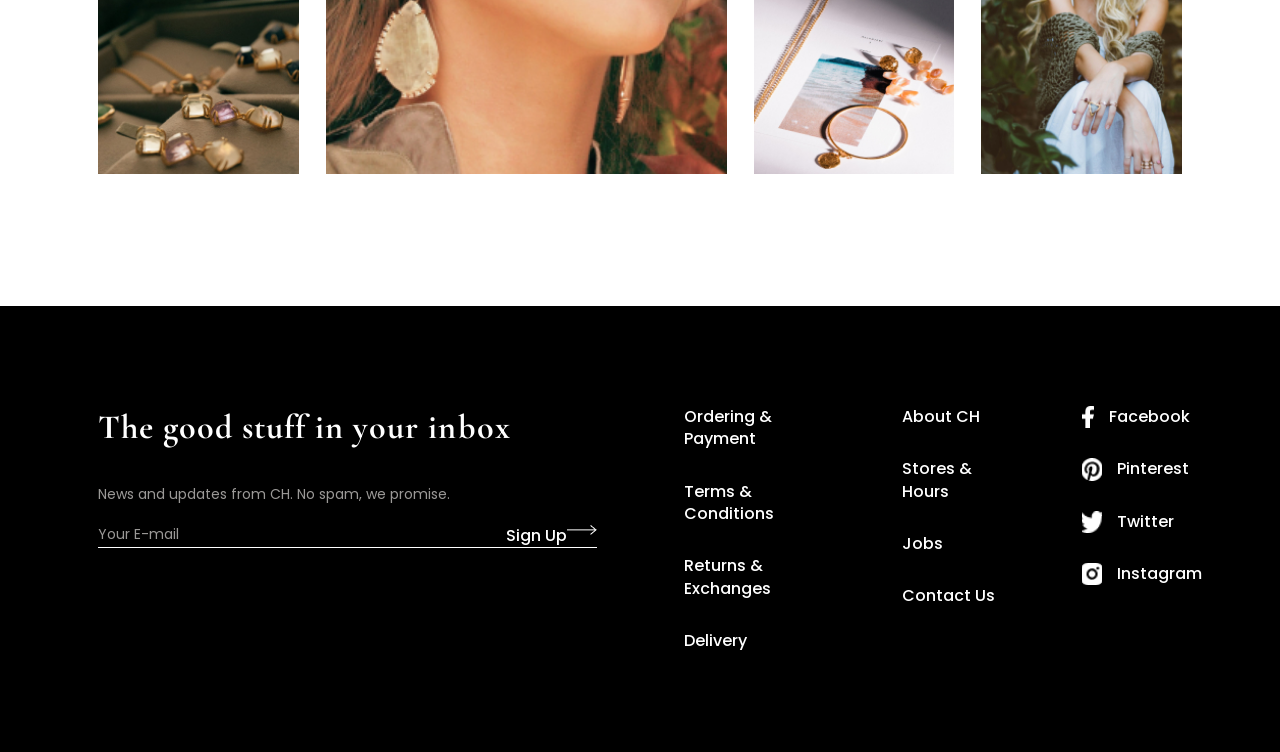
==== commit 668d1378: "правки" ====
--- a/index.html
+++ b/index.html
@@ -7,7 +7,7 @@
   <link rel="stylesheet" type="text/css" href="css/reset.css">
   <link rel="stylesheet" type="text/css" href="css/style-all-pages.css">
   <link rel="stylesheet" type="text/css" href="css/index.css">
-  <title>Главная</title>
+  <title>Головна</title>
   <style>
         @import url('https://fonts.googleapis.com/css2?family=Cormorant+Garamond:ital,wght@0,300..700;1,300..700&display=swap');
         @import url('https://fonts.googleapis.com/css2?family=Cormorant+Garamond:ital,wght@0,300..700;1,300..700&family=Poppins:ital,wght@0,100;0,200;0,300;0,400;0,500;0,600;0,700;0,800;0,900;1,100;1,200;1,300;1,400;1,500;1,600;1,700;1,800;1,900&display=swap');
@@ -16,9 +16,61 @@
   <body>
    
     <header class="header">
-        <img class="icon-menu" src="images/menu.svg"  alt="menu">
-        <img class="icon-logo" src="images/logo.png"  alt="logo">
-        <img class="icon-basket" src="images/basket.svg" alt="basket">
+
+        <div class="header_only-mobile-tablet">
+            <img class="icon-menu" src="images/menu.svg"  alt="menu">
+            <img class="icon-logo" src="images/logo.png"  alt="logo">
+            <img class="icon-basket" src="images/basket.svg" alt="basket">
+        </div>
+
+        <section class="menu-modal hide-menu">
+            <div class="menu-modal_icon">
+                <img class="icon-menu" src="images/menu-white.png"  alt="menu">
+                <img class="icon-logo" src="images/logo-white.png"  alt="logo">
+                <img class="icon-basket" src="images/basket-white.png" alt="basket">
+            </div>
+            <div class="menu-modal_search"><img src="images/zoom.png"></div>
+            <nav class="menu-modal_text" >
+                <li><a href="index.html">What's new</a></li>
+                <li><a href="catalog.html">Chokers</a></li>
+                <li><a href="#">Necklaces</a></li>
+                <li><a href="#">Rings</a></li>
+                <li><a href="#">Earrings</a></li>   
+            <nav class="menu-modal_text-opacity" >
+                <li><a href="#">About CH</a></li>
+                <li><a href="#">Stores & Hours</a></li>
+                <li><a href="#">Contact Us</a></li>  
+            </nav>
+            <li><a href="#">Login</a></li> 
+            </nav>
+
+
+        </section>
+
+        <section class="header_only-desktop">
+            <article class="header_top-menu">
+                <div class="header_left">
+                   <img class="icon-zoom-black" src="images/zoom-black.svg">
+                   <p class="color-grey-text">Type here to search</p>
+                </div>
+                <img class="icon-logo" src="images/logo.png"  alt="logo">
+                <div class="header_rigth">
+                    <p>Login</p>
+                    <p>Cart</p>
+                    <p>0</p>
+                </div>
+            </article>
+            <article class="header_bottom-menu">
+                <nav class="menu_text-only-desktop" >
+                <li><a href="#">What's new</a></li>
+                <li><a href="#">Chokers</a></li>
+                <li><a href="#">Necklaces</a></li>
+                <li><a href="#">Rings</a></li>
+                <li><a href="#">Earrings</a></li>   
+                 </nav>
+            </article>
+        </section>
+        
     </header>
    
     <section class="scrin-first">
@@ -170,8 +222,7 @@
             <div class="Chjewellery_galery-big-display">
                 <div class="column-big-display">
                     <img  class="small-display-img" src="images/22.jpg" alt="necklace earrings set">
-                    <img class="small-display-img" src="images/16@2x.jpg" alt="set of earrings with precious stones">
-                    
+                    <img class="small-display-img" src="images/16@2x.jpg" alt="set of earrings with precious stones">   
                 </div>
                 <div class="column-big-display-img">
                     <img class="big-display-img" src="images/10@2x.jpg" alt="women">
--- a/css/style-all-pages.css
+++ b/css/style-all-pages.css
@@ -77,9 +77,7 @@
     height: 14px;
 }
 }
-
-
-.menu {
+.menu-modal {
     position: fixed;
     display: flex;
     flex-direction: column;
@@ -100,12 +98,12 @@
     display: none;
 }
 
-.menu_icon {
+.menu-modal_icon {
     display: flex;
     gap: 94px;
     align-items: center;
 }
-.menu_search {
+.menu-modal_search {
     background: rgba(255, 255, 255, 0.15);
     width: 290px;
     height: 40px;
@@ -114,7 +112,7 @@
     align-items: center;
     padding-left: 12px;
 }
-.menu_text {
+.menu-modal_text {
     width: 100%;
     display: flex;
     flex-direction: column;
@@ -124,8 +122,7 @@
     font-weight: 500;
     color: #FFFFFF;
 }
-
-.menu_text-opacity {
+.menu-modal_text-opacity {
     width: 100%;
     display: flex;
     flex-direction: column;
@@ -136,31 +133,127 @@
     color: rgba(255, 255, 255, 0.75);;
 }
 @media (min-width: 321px) and (max-width:768px){
- .menu {
+ .menu-modal {
     width: 768px;
     height: 778px;
     padding: 30px 45px;
     top: 30%;
     left: 50%;
 }
-.menu_icon {
+.menu-modal_icon {
     gap: 281px;
 }
-.menu_search {
+.menu-modal_search {
     width: 678px;
 }
 }
 @media (min-width:769px) {
-     .menu {
+     .menu-modal {
         display: none;
      }
 }
 
+
+
+.new-in {
+    display: flex;
+    flex-direction: column;
+    margin-top: 70px;
+    gap: 40px;
+}
+.section-name{
+    display: flex;
+    flex-wrap: wrap;
+    align-items: center;
+    justify-content: space-between;
+}
+.name-text {
+    display: flex;
+    flex-direction: column;
+    justify-content: center;
+    align-items: center;
+}
+
+.new-in_shop-cards {
+    display: flex;
+    flex-wrap: wrap;
+    gap: 30px;
+}
+.shop-card {
+    flex: 0 0 calc((100% - 30px) / 2);
+    display: flex;
+    flex-direction: column;
+    align-items: center;
+    gap: 20px;
+}
+.shop-card-catalog {
+    flex: 0 0 calc((100% - 30px) / 2);
+    display: flex;
+    flex-direction: column;
+    align-items: center;
+    gap: 20px;
+}
+
+@media (min-width: 769px){
+    .shop-card-catalog {
+        flex: 0 0 calc((100% - 90px) / 4);
+    }
+    .shop-card {
+        flex: 0 0 calc((100% - 90px) / 4);
+    }
+}
+@media (min-width: 321px){
+    .shop-card-catalog {
+        flex: 0 0 calc((100% - 60px) / 3);
+    }
+}
+.hide {
+        display: none;
+}
+
+@media (min-width:769px){
+    .hide {
+        display: flex;
+    }
+}
+.shop-card_gap-text {
+    display: flex;
+    flex-direction: column;
+    align-items: center;
+    gap: 15px; 
+}
+.cards-page-mobile, .cards-page-tablet, .cards-page-decstop {
+    display: none;
+}
+
+@media (max-width: 320px) {
+    .cards-page-mobile {
+        display: flex;
+        justify-content: center;
+    }
+}
+@media (min-width: 321px) and (max-width: 768px) {
+    .cards-page-tablet {
+        display: flex;
+        justify-content: center;
+    }
+}
+@media (min-width: 769px) {
+    .cards-page-decstop {
+        display: flex;
+        justify-content: center;
+    }
+}
+
+
+
+
 .main {
     display: flex;
     width: 100%;
     flex-direction: column;
     justify-content: center;
+    align-items: center;
     padding: 0 15px;
     gap: 70px;
 }
@@ -370,89 +463,3 @@
   }
 
 }
-.new-in {
-    display: flex;
-    flex-direction: column;
-    margin-top: 70px;
-    gap: 40px;
-}
-.section-name{
-    display: flex;
-    flex-wrap: wrap;
-    align-items: center;
-    justify-content: space-between;
-}
-.name-text {
-    display: flex;
-    flex-direction: column;
-    justify-content: center;
-    align-items: center;
-}
-
-.new-in_shop-cards {
-    display: flex;
-    flex-wrap: wrap;
-    gap: 30px;
-}
-.shop-card {
-    flex: 0 0 calc((100% - 30px) / 2);
-    display: flex;
-    flex-direction: column;
-    align-items: center;
-    gap: 20px;
-}
-.shop-card-catalog {
-    flex: 0 0 calc((100% - 30px) / 2);
-    display: flex;
-    flex-direction: column;
-    align-items: center;
-    gap: 20px;
-}
-
-@media (min-width: 769px){
-    .shop-card-catalog {
-        flex: 0 0 calc((100% - 90px) / 4);
-    }
-}
-@media (min-width: 321px){
-    .shop-card-catalog {
-        flex: 0 0 calc((100% - 60px) / 3);
-    }
-}
-.hide {
-        display: none;
-}
-
-@media (min-width:769px){
-    .hide {
-        display: flex;
-    }
-}
-.shop-card_gap-text {
-    display: flex;
-    flex-direction: column;
-    align-items: center;
-    gap: 15px; 
-}
-.cards-page-mobile, .cards-page-tablet, .cards-page-decstop {
-    display: none;
-}
-
-@media (max-width: 320px) {
-    .cards-page-mobile {
-        display: flex;
-        justify-content: center;
-    }
-}
-@media (min-width: 321px) and (max-width: 768px) {
-    .cards-page-tablet {
-        display: flex;
-        justify-content: center;
-    }
-}
-@media (min-width: 769px) {
-    .cards-page-decstop {
-        display: flex;
-        justify-content: center;
-    }
-}
--- a/css/index.css
+++ b/css/index.css
@@ -212,7 +212,6 @@
         gap: 27px;
         height: 412px;
     }
-
     .column-big-display {
         gap: 34px;
     }
